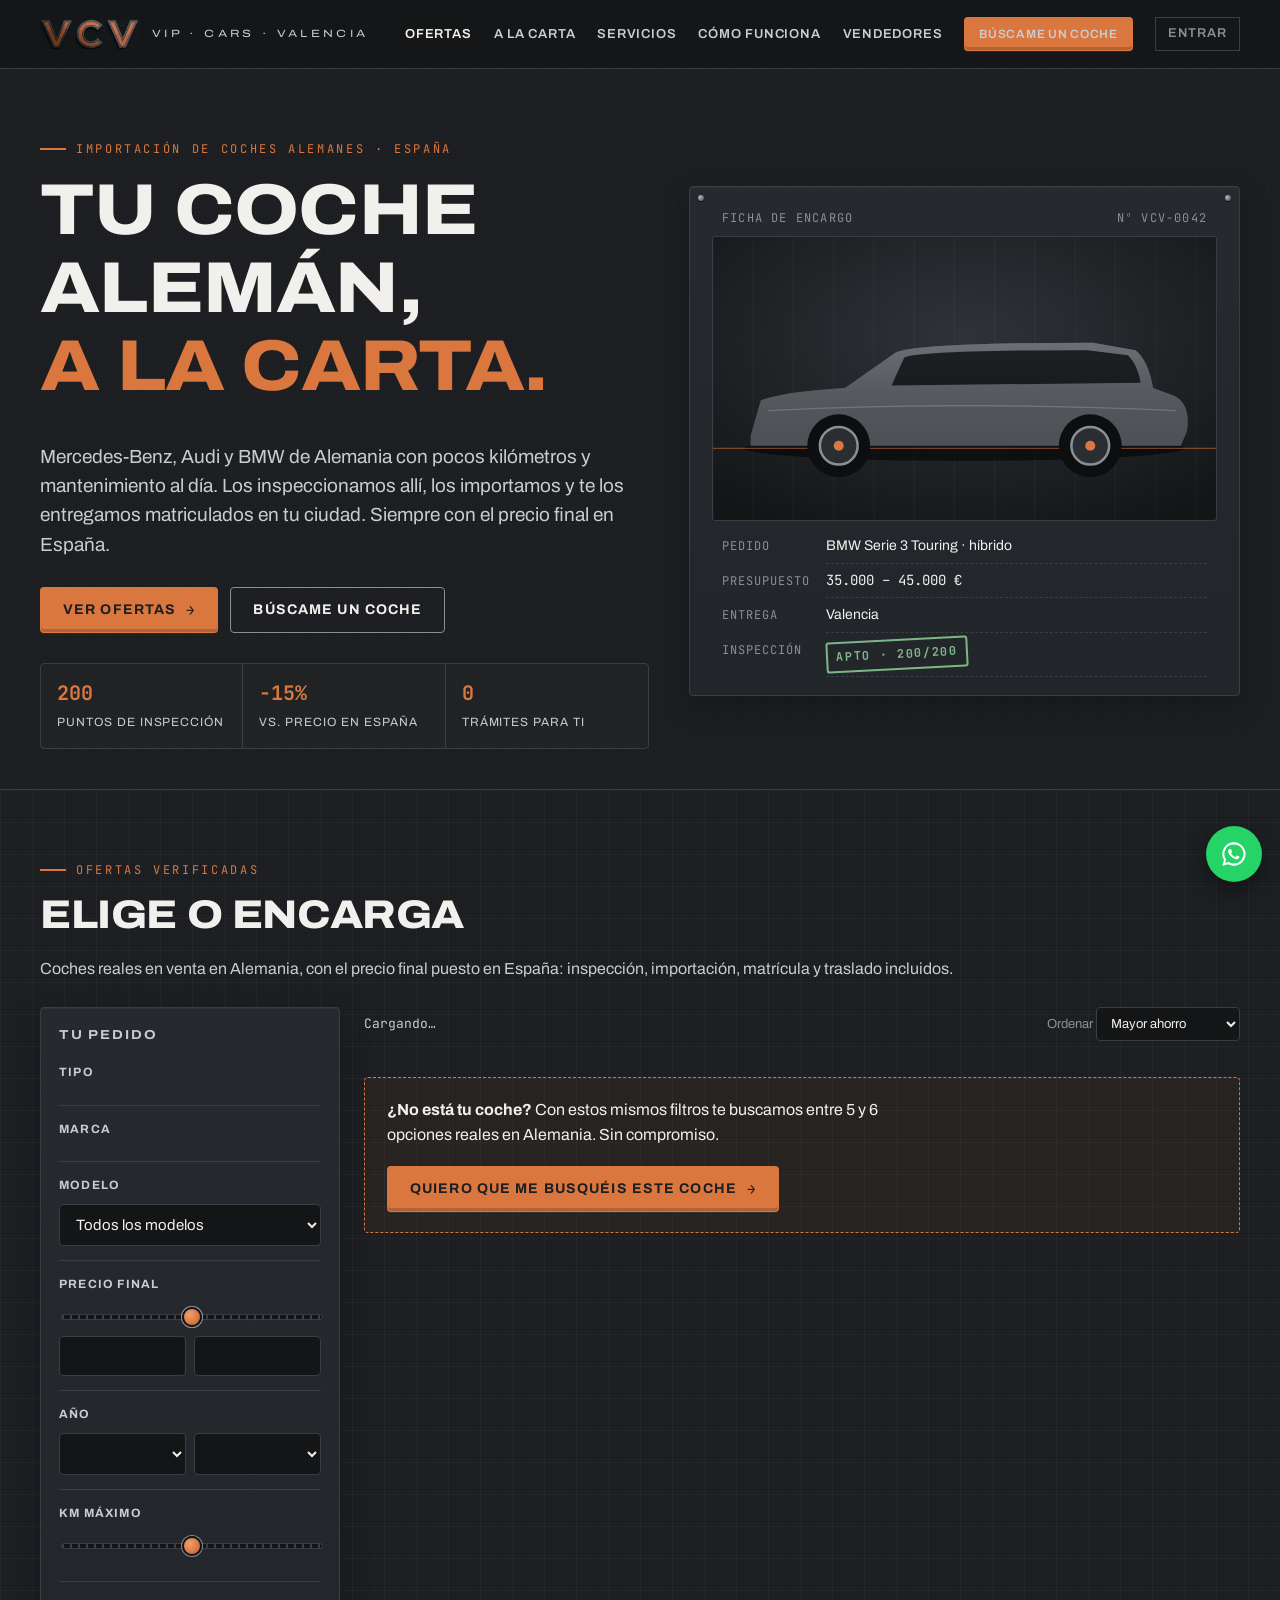
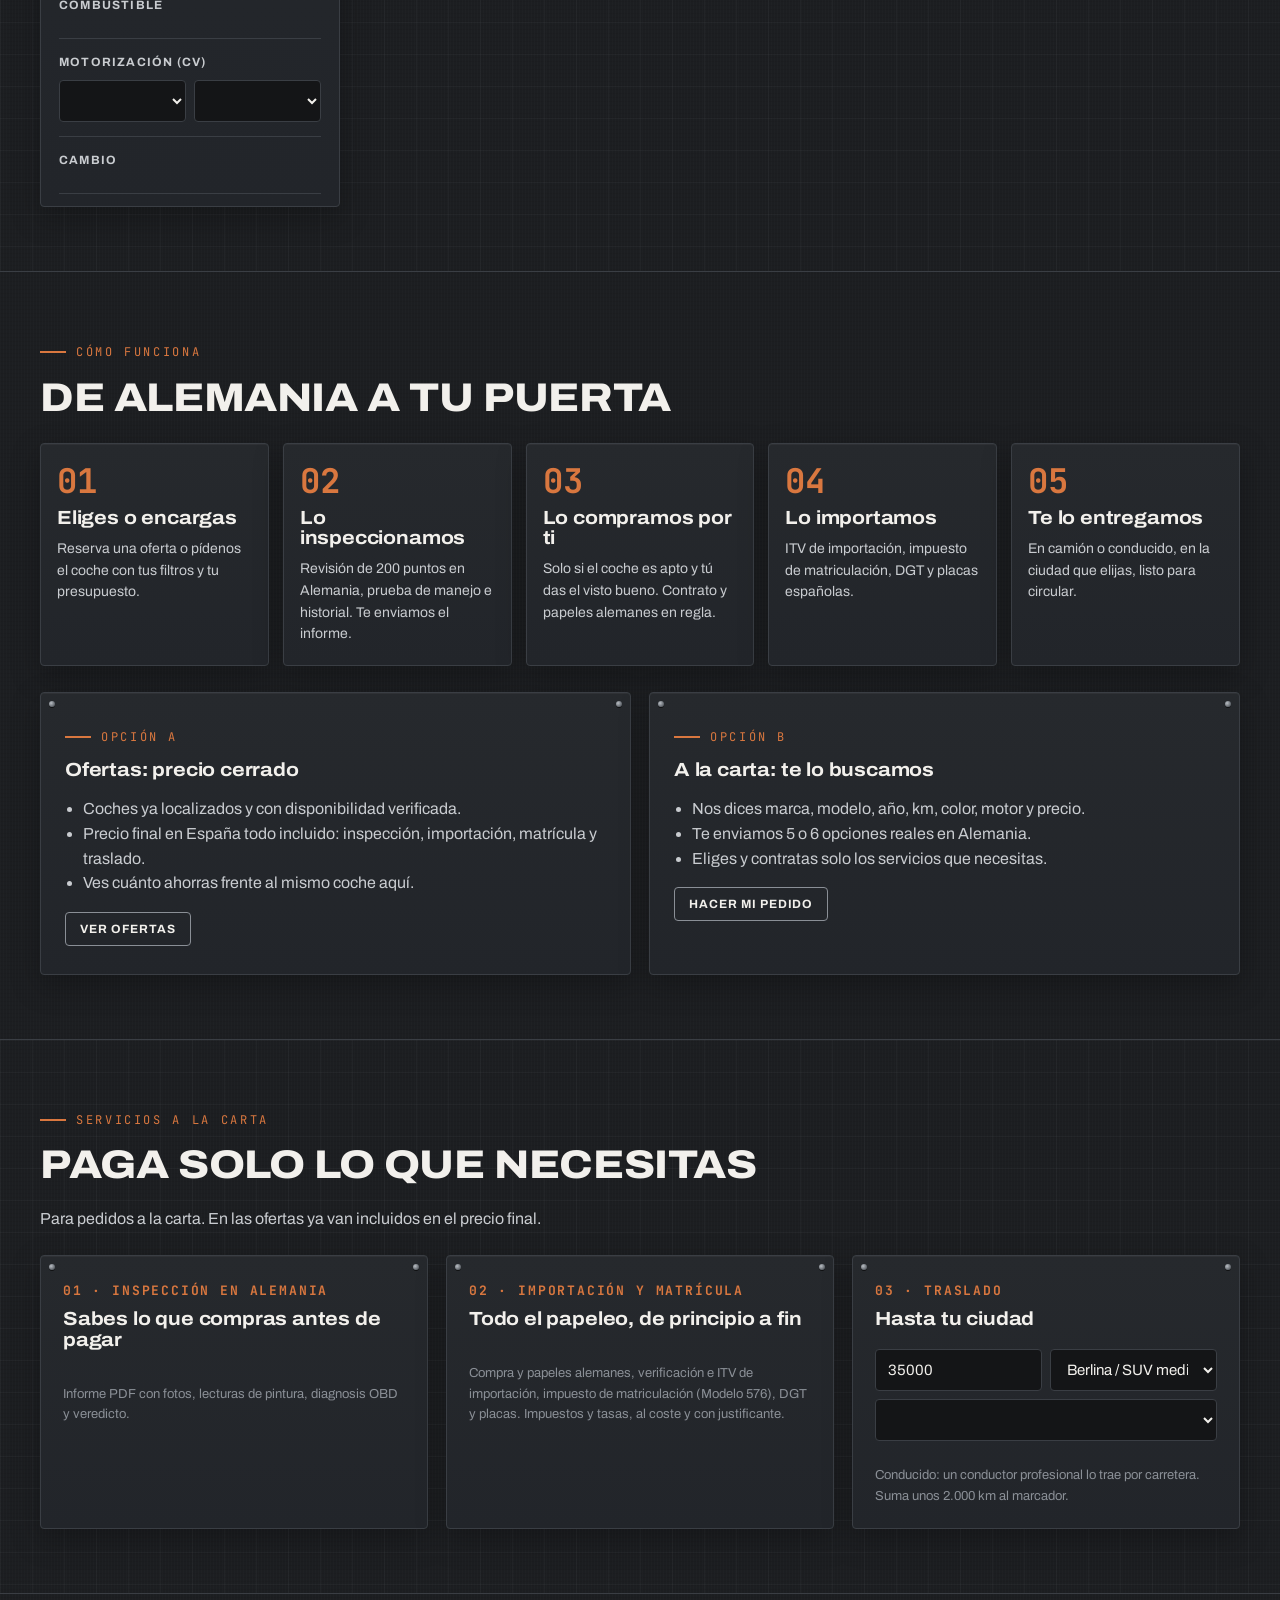
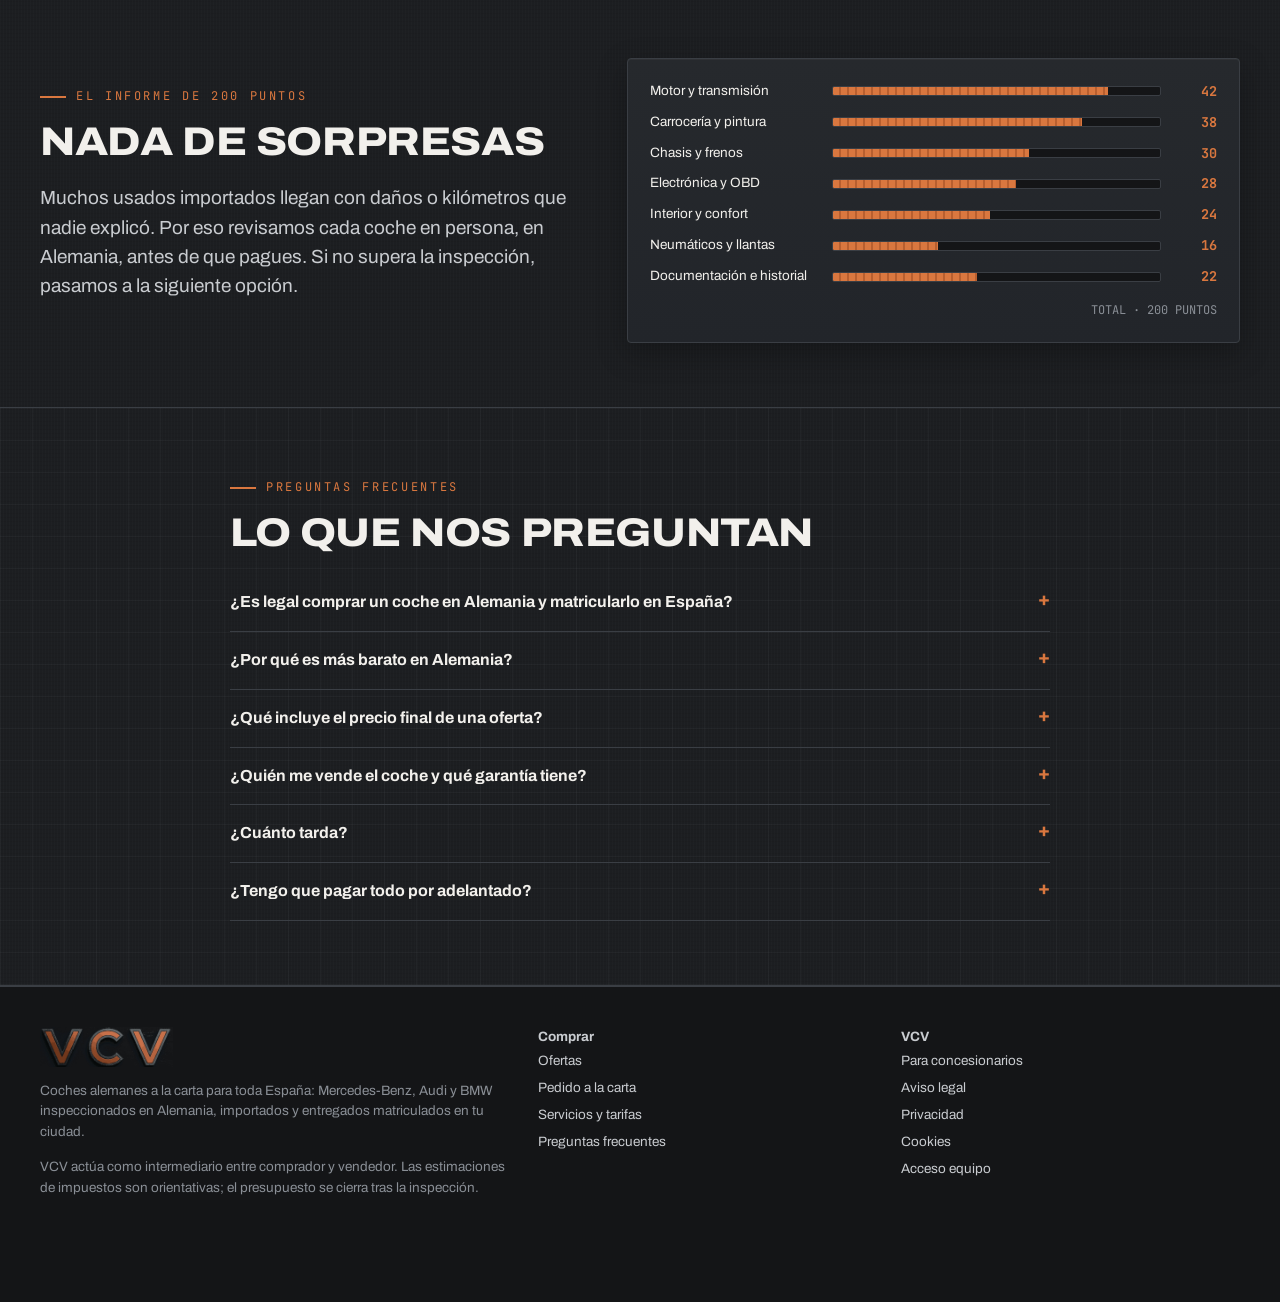
==== index.html @ 90ddebd8 "Add files via upload" ====
<!doctype html>
<html lang="es">
<head>
<meta charset="utf-8">
<meta name="viewport" content="width=device-width, initial-scale=1">
<title>VCV · Vip Cars Valencia — Coches alemanes a la carta</title>
<meta name="description" content="Mercedes-Benz, Audi y BMW de Alemania, inspeccionados en 200 puntos, importados y entregados matriculados en tu ciudad. Precio final en España y ahorro a la vista.">
<meta property="og:title" content="VCV · Coches alemanes a la carta">
<meta property="og:description" content="Ofertas reales de Alemania con precio final en España, o te buscamos el coche que quieres.">
<meta name="theme-color" content="#1C1E21">
<link rel="icon" href="favicon.svg" type="image/svg+xml">
<link rel="manifest" href="manifest.webmanifest">
<link rel="preconnect" href="https://fonts.googleapis.com"><link rel="preconnect" href="https://fonts.gstatic.com" crossorigin>
<link href="https://fonts.googleapis.com/css2?family=Archivo:wdth,wght@100..125,400..800&family=JetBrains+Mono:wght@400;600;700&display=swap" rel="stylesheet">
<link rel="stylesheet" href="styles.css">
</head>
<body>
<main>
  <section class="hero">
    <div class="wrap hero-grid">
      <div>
        <div class="eyebrow">Importación de coches alemanes · España</div>
        <h1>Tu coche alemán,<br><span class="copper">a la carta.</span></h1>
        <p class="lead">Mercedes-Benz, Audi y BMW de Alemania con pocos kilómetros y mantenimiento al día. Los inspeccionamos allí, los importamos y te los entregamos matriculados en tu ciudad. Siempre con el precio final en España.</p>
        <div class="hero-ctas">
          <a class="btn" href="#ofertas">Ver ofertas <span class="arrow">→</span></a>
          <a class="btn ghost" href="pedido.html">Búscame un coche</a>
        </div>
        <div class="specs-strip">
          <div><b>200</b><span>puntos de inspección</span></div>
          <div><b id="hero-save">−15%</b><span>vs. precio en España</span></div>
          <div><b>0</b><span>trámites para ti</span></div>
        </div>
      </div>
      <div class="plate rivets order-sheet" aria-label="Ejemplo de ficha de encargo">
        <div class="sheet-head"><span>FICHA DE ENCARGO</span><span>Nº VCV-0042</span></div>
        <div id="hero-art" style="border:1px solid var(--line);border-radius:3px;overflow:hidden"></div>
        <dl>
          <dt>Pedido</dt><dd>BMW Serie 3 Touring · híbrido</dd>
          <dt>Presupuesto</dt><dd class="mono">35.000 – 45.000 €</dd>
          <dt>Entrega</dt><dd>Valencia</dd>
          <dt>Inspección</dt><dd><span class="stamp ok">Apto · 200/200</span></dd>
        </dl>
      </div>
    </div>
  </section>

  <section id="ofertas" class="blueprint">
    <div class="wrap">
      <div class="section-head">
        <div>
          <div class="eyebrow">Ofertas verificadas</div>
          <h2>Elige o encarga</h2>
          <p class="muted">Coches reales en venta en Alemania, con el precio final puesto en España: inspección, importación, matrícula y traslado incluidos.</p>
        </div>
        <button class="btn ghost small mobile-filter-btn" id="open-filters">Filtros</button>
      </div>
      <div class="finder">
        <aside class="filters plate" id="filters" aria-label="Filtros">
          <h3>Tu pedido <button class="btn ghost small close-filters" id="close-filters">Cerrar</button></h3>
          <div class="fgroup"><div class="flabel">Tipo</div><div class="chips" data-key="body_types"></div></div>
          <div class="fgroup"><div class="flabel">Marca</div><div class="chips" data-key="makes"></div></div>
          <div class="fgroup"><div class="flabel"><label for="f-model">Modelo</label></div><select id="f-model"><option value="">Todos los modelos</option></select></div>
          <div class="fgroup">
            <div class="flabel">Precio final <output id="o-price"></output></div>
            <div class="dual"><input type="range" id="f-pmin" min="10000" max="150000" step="1000" aria-label="Precio mínimo"><input type="range" id="f-pmax" min="10000" max="150000" step="1000" aria-label="Precio máximo"></div>
            <div class="row2" style="margin-top:8px"><input type="number" id="n-pmin" inputmode="numeric" aria-label="Precio mínimo en euros" step="500"><input type="number" id="n-pmax" inputmode="numeric" aria-label="Precio máximo en euros" step="500"></div>
          </div>
          <div class="fgroup"><div class="flabel">Año</div>
            <div class="row2"><select id="f-ymin" aria-label="Año desde"></select><select id="f-ymax" aria-label="Año hasta"></select></div></div>
          <div class="fgroup"><div class="flabel">Km máximo <output id="o-km"></output></div><input type="range" id="f-km" min="10000" max="200000" step="5000" aria-label="Kilómetros máximos"></div>
          <div class="fgroup"><div class="flabel">Combustible</div><div class="chips" data-key="fuels"></div></div>
          <div class="fgroup"><div class="flabel">Motorización (CV)</div>
            <div class="row2"><select id="f-cvmin" aria-label="Potencia mínima"></select><select id="f-cvmax" aria-label="Potencia máxima"></select></div></div>
          <div class="fgroup"><div class="flabel">Cambio</div><div class="chips" data-key="gearboxes"></div></div>
          <div class="fgroup"><div class="flabel">Color</div><div class="swatches" data-key="colors"></div></div>
          <div class="fgroup"><button class="btn ghost small block" id="reset">Limpiar filtros</button></div>
          <div class="filters-apply"><button class="btn block" id="apply-filters">Ver resultados</button></div>
        </aside>
        <div>
          <div class="results-bar">
            <span class="count" id="count">Cargando…</span>
            <label class="dim" style="font-size:13px">Ordenar
              <select id="sort">
                <option value="savings">Mayor ahorro</option>
                <option value="price_asc">Precio más bajo</option>
                <option value="price_desc">Precio más alto</option>
                <option value="km">Menos kilómetros</option>
                <option value="year">Más nuevos</option>
              </select></label>
          </div>
          <div class="grid" id="results" aria-live="polite"></div>
          <div class="cta-bar">
            <p><b>¿No está tu coche?</b> Con estos mismos filtros te buscamos entre 5 y 6 opciones reales en Alemania. Sin compromiso.</p>
            <a class="btn" id="to-order" href="pedido.html">Quiero que me busquéis este coche <span class="arrow">→</span></a>
          </div>
        </div>
      </div>
    </div>
  </section>

  <section id="como-funciona">
    <div class="wrap">
      <div class="eyebrow">Cómo funciona</div>
      <h2>De Alemania a tu puerta</h2>
      <div class="steps" style="margin-top:24px">
        <div class="step plate"><div class="n">01</div><h3>Eliges o encargas</h3><p>Reserva una oferta o pídenos el coche con tus filtros y tu presupuesto.</p></div>
        <div class="step plate"><div class="n">02</div><h3>Lo inspeccionamos</h3><p>Revisión de 200 puntos en Alemania, prueba de manejo e historial. Te enviamos el informe.</p></div>
        <div class="step plate"><div class="n">03</div><h3>Lo compramos por ti</h3><p>Solo si el coche es apto y tú das el visto bueno. Contrato y papeles alemanes en regla.</p></div>
        <div class="step plate"><div class="n">04</div><h3>Lo importamos</h3><p>ITV de importación, impuesto de matriculación, DGT y placas españolas.</p></div>
        <div class="step plate"><div class="n">05</div><h3>Te lo entregamos</h3><p>En camión o conducido, en la ciudad que elijas, listo para circular.</p></div>
      </div>
      <div class="paths" style="margin-top:26px">
        <div class="path plate rivets">
          <div class="eyebrow">Opción A</div><h3>Ofertas: precio cerrado</h3>
          <ul><li>Coches ya localizados y con disponibilidad verificada.</li><li>Precio final en España todo incluido: inspección, importación, matrícula y traslado.</li><li>Ves cuánto ahorras frente al mismo coche aquí.</li></ul>
          <a class="btn ghost small" href="#ofertas">Ver ofertas</a>
        </div>
        <div class="path plate rivets">
          <div class="eyebrow">Opción B</div><h3>A la carta: te lo buscamos</h3>
          <ul><li>Nos dices marca, modelo, año, km, color, motor y precio.</li><li>Te enviamos 5 o 6 opciones reales en Alemania.</li><li>Eliges y contratas solo los servicios que necesitas.</li></ul>
          <a class="btn ghost small" href="pedido.html">Hacer mi pedido</a>
        </div>
      </div>
    </div>
  </section>

  <section id="servicios" class="blueprint">
    <div class="wrap">
      <div class="eyebrow">Servicios a la carta</div>
      <h2>Paga solo lo que necesitas</h2>
      <p class="muted">Para pedidos a la carta. En las ofertas ya van incluidos en el precio final.</p>
      <div class="services" style="margin-top:24px">
        <div class="service plate rivets">
          <div class="num">01 · INSPECCIÓN EN ALEMANIA</div>
          <h3>Sabes lo que compras antes de pagar</h3>
          <ul class="pricelist" id="sv-insp"></ul>
          <p class="dim" style="font-size:13px;margin:0">Informe PDF con fotos, lecturas de pintura, diagnosis OBD y veredicto.</p>
        </div>
        <div class="service plate rivets">
          <div class="num">02 · IMPORTACIÓN Y MATRÍCULA</div>
          <h3>Todo el papeleo, de principio a fin</h3>
          <ul class="pricelist" id="sv-gest"></ul>
          <p class="dim" style="font-size:13px;margin:0">Compra y papeles alemanes, verificación e ITV de importación, impuesto de matriculación (Modelo 576), DGT y placas. Impuestos y tasas, al coste y con justificante.</p>
        </div>
        <div class="service plate rivets">
          <div class="num">03 · TRASLADO</div>
          <h3>Hasta tu ciudad</h3>
          <div class="form" style="gap:8px">
            <div class="row2">
              <input type="number" id="tq-price" value="35000" step="1000" aria-label="Precio del coche en euros">
              <select id="tq-size" aria-label="Tamaño del coche"><option value="compacto">Compacto</option><option value="medio" selected>Berlina / SUV medio</option><option value="grande">SUV grande</option></select>
            </div>
            <select id="tq-city" aria-label="Ciudad de entrega"></select>
          </div>
          <ul class="pricelist" id="sv-tras"></ul>
          <p class="dim" style="font-size:13px;margin:0">Conducido: un conductor profesional lo trae por carretera. Suma unos 2.000 km al marcador.</p>
        </div>
      </div>
    </div>
  </section>

  <section id="informe">
    <div class="wrap report">
      <div>
        <div class="eyebrow">El informe de 200 puntos</div>
        <h2>Nada de sorpresas</h2>
        <p class="lead">Muchos usados importados llegan con daños o kilómetros que nadie explicó. Por eso revisamos cada coche en persona, en Alemania, antes de que pagues. Si no supera la inspección, pasamos a la siguiente opción.</p>
      </div>
      <div class="plate" style="padding:22px">
        <div class="bars">
          <div class="bar"><span>Motor y transmisión</span><div class="track"><div class="fill" style="width:84%"></div></div><b>42</b></div>
          <div class="bar"><span>Carrocería y pintura</span><div class="track"><div class="fill" style="width:76%"></div></div><b>38</b></div>
          <div class="bar"><span>Chasis y frenos</span><div class="track"><div class="fill" style="width:60%"></div></div><b>30</b></div>
          <div class="bar"><span>Electrónica y OBD</span><div class="track"><div class="fill" style="width:56%"></div></div><b>28</b></div>
          <div class="bar"><span>Interior y confort</span><div class="track"><div class="fill" style="width:48%"></div></div><b>24</b></div>
          <div class="bar"><span>Neumáticos y llantas</span><div class="track"><div class="fill" style="width:32%"></div></div><b>16</b></div>
          <div class="bar"><span>Documentación e historial</span><div class="track"><div class="fill" style="width:44%"></div></div><b>22</b></div>
        </div>
        <p class="dim mono" style="font-size:12px;margin:14px 0 0;text-align:right">TOTAL · 200 PUNTOS</p>
      </div>
    </div>
  </section>

  <section id="faq" class="blueprint">
    <div class="wrap" style="max-width:860px">
      <div class="eyebrow">Preguntas frecuentes</div>
      <h2>Lo que nos preguntan</h2>
      <details><summary>¿Es legal comprar un coche en Alemania y matricularlo en España?</summary><p>Sí. Es una compra dentro de la Unión Europea: no hay aduana ni aranceles. Hay que pasar la ITV de importación, pagar el impuesto de matriculación y tramitar la matrícula en la DGT. De eso nos encargamos nosotros.</p></details>
      <details><summary>¿Por qué es más barato en Alemania?</summary><p>Alemania tiene el mayor mercado de coches de ocasión de Europa y mucha rotación de coches de empresa, leasing y renting con pocos años y mantenimiento en concesionario oficial.</p></details>
      <details><summary>¿Qué incluye el precio final de una oferta?</summary><p>El precio del vendedor, nuestro honorario, la inspección, la gestión de importación y matrícula, el traslado en camión y la estimación del impuesto de matriculación. El impuesto exacto lo fija Hacienda con sus tablas; te damos el presupuesto cerrado tras la inspección.</p></details>
      <details><summary>¿Quién me vende el coche y qué garantía tiene?</summary><p>El vendedor es el concesionario o particular alemán; VCV actúa como intermediario y gestor. Priorizamos concesionarios, que en Alemania deben dar garantía legal. Te informamos de la garantía de cada coche antes de comprar.</p></details>
      <details><summary>¿Cuánto tarda?</summary><p>Lo habitual son entre 3 y 6 semanas desde la reserva hasta la entrega, según la inspección, el transporte y las citas de ITV y DGT.</p></details>
      <details><summary>¿Tengo que pagar todo por adelantado?</summary><p>No. Reservas con una señal; el coche solo se paga cuando ha superado la inspección y tú das el visto bueno.</p></details>
    </div>
  </section>
</main>
<script type="module" src="home.js"></script>
</body>
</html>
---- styles.css ----
/* VCV · Vip Cars Valencia — sistema visual industrial (pizarra, cobre, acero) */
:root {
  --slate-0: #141517;
  --slate-1: #1C1E21;
  --slate-2: #26292D;
  --slate-3: #31353A;
  --line: #3A3E44;
  --steel: #8A8F96;
  --steel-2: #C9CCD0;
  --ink: #F2F0EC;
  --copper: #D9773F;
  --copper-2: #E8894F;
  --copper-ink: #1C1E21;
  --ok: #7FB685;
  --warn: #E0B24F;
  --bad: #D9654F;
  --r: 4px;
  --display: 'Archivo', 'Arial Narrow', system-ui, sans-serif;
  --body: 'Archivo', system-ui, -apple-system, 'Segoe UI', Roboto, sans-serif;
  --mono: 'JetBrains Mono', ui-monospace, 'SF Mono', Menlo, Consolas, monospace;
  --maxw: 1240px;
  color-scheme: dark;
}
* { box-sizing: border-box; }
html { scroll-behavior: smooth; }
body {
  margin: 0; color: var(--ink); font-family: var(--body); font-size: 16px; line-height: 1.55;
  background-color: var(--slate-1);
  background-image:
    radial-gradient(1200px 600px at 80% -10%, rgba(217,119,63,.08), transparent 60%),
    repeating-linear-gradient(90deg, rgba(255,255,255,.012) 0 1px, transparent 1px 3px),
    repeating-linear-gradient(0deg, rgba(0,0,0,.05) 0 1px, transparent 1px 4px);
  -webkit-font-smoothing: antialiased;
}
img, svg { max-width: 100%; display: block; }
a { color: var(--copper); text-decoration: none; }
a:hover { color: var(--copper-2); }
:focus-visible { outline: 2px solid var(--copper); outline-offset: 2px; }
.wrap { max-width: var(--maxw); margin: 0 auto; padding: 0 20px; }
.mono { font-family: var(--mono); font-feature-settings: 'tnum'; }
.muted { color: var(--steel-2); }
.dim { color: var(--steel); }
.sr { position: absolute; width: 1px; height: 1px; overflow: hidden; clip: rect(0 0 0 0); white-space: nowrap; }

/* Tipografía */
h1, h2, h3 { font-family: var(--display); font-stretch: 112%; line-height: 1.08; margin: 0 0 .5em; letter-spacing: -.01em; }
h1 { font-size: clamp(36px, 6vw, 72px); font-weight: 800; text-transform: uppercase; }
h2 { font-size: clamp(26px, 3.4vw, 40px); font-weight: 800; text-transform: uppercase; }
h3 { font-size: 19px; font-weight: 700; }
.eyebrow {
  font-family: var(--mono); font-size: 12px; letter-spacing: .22em; text-transform: uppercase; color: var(--copper);
  display: inline-flex; align-items: center; gap: 10px; margin-bottom: 14px;
}
.eyebrow::before { content: ''; width: 26px; height: 2px; background: var(--copper); }
.lead { font-size: clamp(16px, 1.6vw, 19px); color: var(--steel-2); max-width: 60ch; }

/* Botones */
.btn {
  display: inline-flex; align-items: center; justify-content: center; gap: 10px; cursor: pointer;
  font: 700 14px/1 var(--body); letter-spacing: .08em; text-transform: uppercase;
  padding: 15px 22px; border-radius: var(--r); border: 1px solid transparent; transition: .15s;
  background: var(--copper); color: var(--copper-ink);
  box-shadow: inset 0 -3px 0 rgba(0,0,0,.18), 0 1px 0 rgba(255,255,255,.06);
}
.btn:hover { background: var(--copper-2); color: var(--copper-ink); }
.btn:disabled { opacity: .5; cursor: not-allowed; }
.btn.ghost { background: transparent; color: var(--ink); border-color: var(--steel); box-shadow: none; }
.btn.ghost:hover { border-color: var(--copper); color: var(--copper); }
.btn.small { padding: 10px 14px; font-size: 12px; }
.btn.block { width: 100%; }
.btn .arrow { font-family: var(--mono); }

/* Placa metálica (tarjeta base) con remaches */
.plate {
  position: relative; background: linear-gradient(180deg, var(--slate-2), #22252a);
  border: 1px solid var(--line); border-radius: var(--r);
  box-shadow: inset 0 1px 0 rgba(255,255,255,.04), 0 10px 30px rgba(0,0,0,.25);
}
.plate.rivets::before, .plate.rivets::after {
  content: ''; position: absolute; top: 8px; width: 6px; height: 6px; border-radius: 50%;
  background: radial-gradient(circle at 35% 35%, #b9bec4, #5d6268 70%); box-shadow: 0 1px 0 rgba(0,0,0,.6);
}
.plate.rivets::before { left: 8px; }
.plate.rivets::after { right: 8px; }

/* Cabecera */
.site-header {
  position: sticky; top: 0; z-index: 50; backdrop-filter: blur(8px);
  background: rgba(20,21,23,.86); border-bottom: 1px solid var(--line);
}
.site-header .wrap { display: flex; align-items: center; gap: 24px; height: 68px; }
.brand { display: flex; align-items: center; gap: 12px; color: var(--ink); }
.brand img { height: 30px; width: auto; }
.brand small { font-family: var(--display); font-stretch: 125%; font-size: 10.5px; letter-spacing: .32em; color: var(--steel-2); white-space: nowrap; }
.nav { display: flex; gap: 22px; margin-left: auto; align-items: center; }
.nav a { color: var(--steel-2); font-size: 13px; font-weight: 600; letter-spacing: .06em; text-transform: uppercase; }
.nav a:hover, .nav a.active { color: var(--ink); }
.menu-btn { display: none; margin-left: auto; background: none; border: 1px solid var(--line); color: var(--ink); border-radius: var(--r); padding: 8px 10px; font: 600 12px var(--mono); }
@media (max-width: 920px) {
  .brand small { display: none; }
  .menu-btn { display: block; }
  .nav { display: none; position: absolute; top: 68px; left: 0; right: 0; flex-direction: column; align-items: stretch; gap: 0;
         background: var(--slate-0); border-bottom: 1px solid var(--line); padding: 8px 20px 18px; }
  .nav.open { display: flex; }
  .nav a { padding: 12px 0; border-bottom: 1px solid var(--line); }
  .nav .btn { margin-top: 12px; }
}

/* Hero */
.hero { padding: 64px 0 40px; position: relative; overflow: hidden; }
.hero-grid { display: grid; grid-template-columns: 1.05fr .95fr; gap: 40px; align-items: center; }
.hero h1 .copper { color: var(--copper); }
.hero-ctas { display: flex; gap: 12px; flex-wrap: wrap; margin: 28px 0 30px; }
.specs-strip { display: grid; grid-template-columns: repeat(3, 1fr); border: 1px solid var(--line); border-radius: var(--r); overflow: hidden; }
.specs-strip div { padding: 14px 16px; border-right: 1px solid var(--line); background: rgba(255,255,255,.015); }
.specs-strip div:last-child { border-right: 0; }
.specs-strip b { display: block; font-family: var(--mono); font-size: 20px; color: var(--copper); }
.specs-strip span { font-size: 12px; color: var(--steel-2); text-transform: uppercase; letter-spacing: .08em; }
.order-sheet { padding: 22px 22px 18px; }
.order-sheet .sheet-head { display: flex; justify-content: space-between; align-items: center; font-family: var(--mono); font-size: 12px; color: var(--steel); letter-spacing: .1em; margin-bottom: 8px; padding: 0 10px; }
.stamp {
  font-family: var(--mono); font-weight: 700; font-size: 12px; letter-spacing: .14em; text-transform: uppercase;
  color: var(--copper); border: 2px solid var(--copper); padding: 4px 8px; border-radius: 3px; transform: rotate(-3deg); display: inline-block;
}
.stamp.ok { color: var(--ok); border-color: var(--ok); }
.order-sheet dl { display: grid; grid-template-columns: auto 1fr; gap: 6px 16px; margin: 14px 10px 0; font-size: 14px; }
.order-sheet dt { color: var(--steel); font-family: var(--mono); font-size: 12px; text-transform: uppercase; letter-spacing: .08em; padding-top: 2px; }
.order-sheet dd { margin: 0; border-bottom: 1px dashed var(--line); padding-bottom: 6px; }
@media (max-width: 920px) { .hero-grid { grid-template-columns: 1fr; } .hero { padding-top: 36px; } }

/* Secciones */
section { padding: 64px 0; }
.section-head { display: flex; justify-content: space-between; align-items: end; gap: 20px; margin-bottom: 26px; flex-wrap: wrap; }
.section-head p { margin: 0; }
.blueprint {
  background-image:
    linear-gradient(rgba(138,143,150,.06) 1px, transparent 1px),
    linear-gradient(90deg, rgba(138,143,150,.06) 1px, transparent 1px);
  background-size: 32px 32px;
  border-top: 1px solid var(--line); border-bottom: 1px solid var(--line);
}

/* Buscador */
.finder { display: grid; grid-template-columns: 300px 1fr; gap: 24px; align-items: start; }
.filters { padding: 20px 18px; position: sticky; top: 84px; max-height: calc(100vh - 100px); overflow: auto; }
.filters h3 { font-size: 13px; letter-spacing: .14em; text-transform: uppercase; color: var(--steel-2); display: flex; justify-content: space-between; align-items: center; }
.fgroup { padding: 14px 0; border-top: 1px solid var(--line); }
.fgroup:first-of-type { border-top: 0; }
.flabel { display: flex; justify-content: space-between; font-size: 12px; font-weight: 700; letter-spacing: .1em; text-transform: uppercase; color: var(--steel-2); margin-bottom: 9px; }
.flabel output { font-family: var(--mono); color: var(--copper); font-weight: 600; letter-spacing: 0; text-transform: none; }
.chips { display: flex; flex-wrap: wrap; gap: 6px; }
.chip {
  font: 600 12.5px var(--body); color: var(--steel-2); background: var(--slate-1); border: 1px solid var(--line);
  padding: 7px 10px; border-radius: 3px; cursor: pointer; transition: .12s;
}
.chip:hover { border-color: var(--steel); color: var(--ink); }
.chip[aria-pressed="true"] { background: rgba(217,119,63,.14); border-color: var(--copper); color: var(--ink); }
.swatches { display: flex; flex-wrap: wrap; gap: 8px; }
.swatch { width: 28px; height: 28px; border-radius: 50%; border: 2px solid var(--line); cursor: pointer; position: relative; }
.swatch[aria-pressed="true"] { border-color: var(--copper); box-shadow: 0 0 0 3px rgba(217,119,63,.25); }
select, input[type=text], input[type=email], input[type=tel], input[type=number], input[type=password], input[type=url], textarea {
  width: 100%; background: var(--slate-0); color: var(--ink); border: 1px solid var(--line); border-radius: var(--r);
  padding: 11px 12px; font: 15px var(--body);
}
select:focus, input:focus, textarea:focus { border-color: var(--copper); outline: none; }
textarea { min-height: 96px; resize: vertical; }
.row2 { display: grid; grid-template-columns: 1fr 1fr; gap: 8px; }

/* Deslizador tipo dial */
input[type=range] { -webkit-appearance: none; appearance: none; width: 100%; background: transparent; height: 26px; }
input[type=range]::-webkit-slider-runnable-track { height: 6px; border-radius: 3px; background: repeating-linear-gradient(90deg, var(--line) 0 2px, var(--slate-0) 2px 8px); border: 1px solid var(--line); }
input[type=range]::-moz-range-track { height: 6px; border-radius: 3px; background: var(--slate-0); border: 1px solid var(--line); }
input[type=range]::-webkit-slider-thumb { -webkit-appearance: none; margin-top: -8px; width: 20px; height: 20px; border-radius: 50%; background: radial-gradient(circle at 35% 35%, #f0a070, var(--copper) 60%, #a5552a); border: 2px solid var(--slate-0); box-shadow: 0 0 0 1px var(--steel); cursor: grab; }
input[type=range]::-moz-range-thumb { width: 18px; height: 18px; border-radius: 50%; background: var(--copper); border: 2px solid var(--slate-0); cursor: grab; }
.dual { position: relative; height: 26px; }
.dual input[type=range] { position: absolute; inset: 0; pointer-events: none; }
.dual input[type=range]::-webkit-slider-thumb { pointer-events: all; }
.dual input[type=range]::-moz-range-thumb { pointer-events: all; }
.dual input[type=range]:nth-child(2)::-webkit-slider-runnable-track { background: transparent; border-color: transparent; }

.results-bar { display: flex; justify-content: space-between; align-items: center; gap: 12px; margin-bottom: 14px; flex-wrap: wrap; }
.results-bar .count { font-family: var(--mono); font-size: 13px; color: var(--steel-2); }
.results-bar select { width: auto; padding: 8px 10px; font-size: 13px; }
.grid { display: grid; grid-template-columns: repeat(auto-fill, minmax(280px, 1fr)); gap: 18px; }
.mobile-filter-btn { display: none; }
@media (max-width: 920px) {
  .finder { grid-template-columns: 1fr; }
  .filters { position: fixed; inset: 0 0 0 0; z-index: 80; max-height: none; top: 0; border-radius: 0; display: none; padding-bottom: 90px; }
  .filters.open { display: block; }
  .filters .close-filters { display: inline-flex; }
  .mobile-filter-btn { display: inline-flex; }
  .filters-apply { position: fixed; left: 0; right: 0; bottom: 0; padding: 12px 18px; background: var(--slate-0); border-top: 1px solid var(--line); }
}
.close-filters { display: none; }
@media (min-width: 921px) { .filters-apply { display: none; } }

/* Tarjeta de coche = hoja de inspección */
.car {
  display: flex; flex-direction: column; overflow: hidden; transition: transform .15s, border-color .15s; color: var(--ink);
}
.car:hover { transform: translateY(-2px); border-color: var(--steel); color: var(--ink); }
.car .art { aspect-ratio: 16 / 9; background: var(--slate-0); border-bottom: 1px solid var(--line); position: relative; }
.car .art svg, .car .art img { width: 100%; height: 100%; object-fit: cover; }
.car .tag { position: absolute; top: 10px; left: 10px; }
.car .fresh { position: absolute; top: 10px; right: 10px; font: 600 10.5px var(--mono); letter-spacing: .08em; text-transform: uppercase; background: rgba(20,21,23,.8); border: 1px solid var(--line); color: var(--ok); padding: 4px 7px; border-radius: 3px; }
.car .body { padding: 14px 16px 16px; display: flex; flex-direction: column; gap: 8px; flex: 1; }
.car .make { font: 700 11px var(--mono); letter-spacing: .16em; text-transform: uppercase; color: var(--steel); }
.car h3 { margin: 0; font-size: 18px; text-transform: none; }
.car .version { font-size: 13px; color: var(--steel-2); margin-top: -4px; }
.specline { display: flex; flex-wrap: wrap; gap: 4px 12px; font: 12.5px var(--mono); color: var(--steel-2); border-top: 1px dashed var(--line); border-bottom: 1px dashed var(--line); padding: 8px 0; }
.price-block { display: flex; justify-content: space-between; align-items: end; margin-top: auto; padding-top: 6px; }
.price-block .lbl { font-size: 10.5px; letter-spacing: .12em; text-transform: uppercase; color: var(--steel); }
.price-block .total { font: 700 24px var(--mono); color: var(--copper); line-height: 1.1; }
.price-block .es { font: 12px var(--mono); color: var(--steel); text-decoration: line-through; }
.save { font: 700 12px var(--mono); color: var(--copper-ink); background: var(--ok); padding: 5px 8px; border-radius: 3px; white-space: nowrap; }
.alt-badge { font: 600 10.5px var(--mono); letter-spacing: .1em; text-transform: uppercase; color: var(--warn); border: 1px solid var(--warn); padding: 3px 6px; border-radius: 3px; background: rgba(20,21,23,.8); }
.demo-badge { font: 600 10.5px var(--mono); letter-spacing: .1em; color: var(--steel-2); border: 1px solid var(--steel); padding: 3px 6px; border-radius: 3px; background: rgba(20,21,23,.8); }

.cta-bar { margin-top: 22px; padding: 20px 22px; display: flex; gap: 18px; align-items: center; justify-content: space-between; flex-wrap: wrap;
  border: 1px dashed var(--copper); background: rgba(217,119,63,.06); border-radius: var(--r); }
.cta-bar p { margin: 0; max-width: 62ch; }

/* Pasos */
.steps { display: grid; grid-template-columns: repeat(5, 1fr); gap: 14px; counter-reset: step; }
.step { padding: 20px 16px; }
.step .n { font: 700 34px var(--mono); color: var(--copper); line-height: 1; margin-bottom: 10px; }
.step p { font-size: 14px; color: var(--steel-2); margin: 0; }
@media (max-width: 920px) { .steps { grid-template-columns: 1fr 1fr; } }
@media (max-width: 560px) { .steps { grid-template-columns: 1fr; } }

/* Dos caminos */
.paths { display: grid; grid-template-columns: 1fr 1fr; gap: 18px; }
.path { padding: 28px 24px; }
.path ul { padding-left: 18px; color: var(--steel-2); }
@media (max-width: 780px) { .paths { grid-template-columns: 1fr; } }

/* Servicios */
.services { display: grid; grid-template-columns: repeat(3, 1fr); gap: 18px; }
.service { padding: 26px 22px 22px; display: flex; flex-direction: column; gap: 10px; }
.service .num { font: 700 13px var(--mono); color: var(--copper); letter-spacing: .14em; }
.pricelist { list-style: none; padding: 0; margin: 4px 0 0; }
.pricelist li { display: flex; justify-content: space-between; gap: 12px; padding: 9px 0; border-bottom: 1px dashed var(--line); font-size: 14px; }
.pricelist li b { font-family: var(--mono); color: var(--copper); white-space: nowrap; }
@media (max-width: 920px) { .services { grid-template-columns: 1fr; } }

/* Informe 200 puntos */
.report { display: grid; grid-template-columns: 1fr 1.1fr; gap: 30px; align-items: center; }
.bars { display: grid; gap: 10px; }
.bar { display: grid; grid-template-columns: 170px 1fr 44px; gap: 12px; align-items: center; font-size: 13.5px; }
.bar .track { height: 10px; background: var(--slate-0); border: 1px solid var(--line); border-radius: 2px; overflow: hidden; }
.bar .fill { height: 100%; background: repeating-linear-gradient(90deg, var(--copper) 0 6px, #b85f2f 6px 8px); }
.bar b { font-family: var(--mono); color: var(--copper); text-align: right; }
@media (max-width: 860px) { .report { grid-template-columns: 1fr; } .bar { grid-template-columns: 120px 1fr 40px; } }

/* FAQ */
details { border-bottom: 1px solid var(--line); padding: 16px 0; }
summary { cursor: pointer; font-weight: 700; list-style: none; display: flex; justify-content: space-between; gap: 16px; }
summary::after { content: '+'; font-family: var(--mono); color: var(--copper); font-size: 20px; line-height: 1; }
details[open] summary::after { content: '−'; }
details p { color: var(--steel-2); margin: 10px 0 0; }

/* Formularios */
.form { display: grid; gap: 14px; }
.field label, .field .label { display: block; font-size: 12px; font-weight: 700; letter-spacing: .1em; text-transform: uppercase; color: var(--steel-2); margin-bottom: 6px; }
.field .hint { font-size: 12.5px; color: var(--steel); margin-top: 4px; }
.check { display: flex; gap: 10px; align-items: flex-start; font-size: 14px; color: var(--steel-2); }
.check input { margin-top: 4px; accent-color: var(--copper); width: 16px; height: 16px; }
.hp { position: absolute; left: -9999px; }
.alert { padding: 12px 14px; border-radius: var(--r); font-size: 14px; border: 1px solid; }
.alert.err { border-color: var(--bad); color: #f3b5a8; background: rgba(217,101,79,.08); }
.alert.ok { border-color: var(--ok); color: #cfe9d2; background: rgba(127,182,133,.08); }
.alert.info { border-color: var(--steel); color: var(--steel-2); background: rgba(138,143,150,.06); }
.stepper { display: flex; gap: 6px; margin-bottom: 20px; }
.stepper span { flex: 1; font: 600 11px var(--mono); letter-spacing: .12em; text-transform: uppercase; color: var(--steel); padding-top: 10px; border-top: 3px solid var(--line); }
.stepper span.on { color: var(--ink); border-color: var(--copper); }
.form-step[hidden] { display: none; }
.form-nav { display: flex; justify-content: space-between; gap: 12px; margin-top: 8px; }

/* Ficha */
.detail { display: grid; grid-template-columns: 1.25fr .75fr; gap: 26px; align-items: start; padding-top: 28px; }
.detail .art-big { aspect-ratio: 16/9; overflow: hidden; }
.spec-table { width: 100%; border-collapse: collapse; font-size: 14px; }
.spec-table td { padding: 9px 0; border-bottom: 1px dashed var(--line); }
.spec-table td:first-child { color: var(--steel); width: 45%; }
.spec-table td:last-child { font-family: var(--mono); }
.breakdown { width: 100%; border-collapse: collapse; font-size: 14px; }
.breakdown td { padding: 8px 0; border-bottom: 1px dashed var(--line); }
.breakdown td:last-child { text-align: right; font-family: var(--mono); white-space: nowrap; }
.breakdown tr.total td { border-top: 2px solid var(--copper); border-bottom: 0; font-weight: 800; font-size: 17px; padding-top: 12px; }
.breakdown tr.total td:last-child { color: var(--copper); font-size: 22px; }
.sticky-col { position: sticky; top: 84px; }
.includes { list-style: none; padding: 0; margin: 10px 0 0; display: grid; gap: 8px; font-size: 14px; }
.includes li::before { content: '■'; color: var(--copper); margin-right: 10px; font-size: 10px; vertical-align: 2px; }
@media (max-width: 920px) { .detail { grid-template-columns: 1fr; } .sticky-col { position: static; } }

/* Mi pedido */
.timeline { display: flex; gap: 0; margin: 18px 0 6px; overflow-x: auto; }
.timeline div { flex: 1; min-width: 92px; font: 600 10.5px var(--mono); letter-spacing: .08em; text-transform: uppercase; color: var(--steel); padding-top: 12px; border-top: 3px solid var(--line); padding-right: 8px; }
.timeline div.done { color: var(--steel-2); border-color: var(--copper); }
.timeline div.now { color: var(--ink); border-color: var(--copper); }
.proposal { cursor: pointer; }
.proposal.selected { border-color: var(--copper); box-shadow: 0 0 0 1px var(--copper), 0 10px 30px rgba(0,0,0,.25); }
.opt { display: flex; gap: 12px; align-items: flex-start; padding: 12px 14px; border: 1px solid var(--line); border-radius: var(--r); cursor: pointer; background: var(--slate-1); }
.opt:has(input:checked) { border-color: var(--copper); background: rgba(217,119,63,.07); }
.opt input { accent-color: var(--copper); margin-top: 4px; }
.opt .p { margin-left: auto; font-family: var(--mono); color: var(--copper); white-space: nowrap; }
.opt small { display: block; color: var(--steel); font-size: 12.5px; }

/* Pie */
.site-footer { border-top: 1px solid var(--line); padding: 40px 0 90px; color: var(--steel); font-size: 13.5px; background: var(--slate-0); }
.footer-grid { display: grid; grid-template-columns: 1.4fr 1fr 1fr; gap: 24px; }
.footer-grid a { color: var(--steel-2); display: block; padding: 3px 0; }
@media (max-width: 720px) { .footer-grid { grid-template-columns: 1fr; } }
.wa {
  position: fixed; right: 18px; bottom: 18px; z-index: 60; width: 56px; height: 56px; border-radius: 50%;
  background: #25D366; display: grid; place-items: center; box-shadow: 0 8px 20px rgba(0,0,0,.4);
}
.demo-ribbon { background: repeating-linear-gradient(-45deg, #2b2e33 0 12px, #26292d 12px 24px); border-bottom: 1px solid var(--line); text-align: center; font: 600 11.5px var(--mono); letter-spacing: .1em; color: var(--warn); padding: 6px 12px; }

/* Admin */
.admin-shell { display: grid; grid-template-columns: 220px 1fr; min-height: calc(100vh - 68px); }
.admin-nav { border-right: 1px solid var(--line); padding: 18px 12px; background: var(--slate-0); }
.admin-nav button { display: block; width: 100%; text-align: left; background: none; border: 0; color: var(--steel-2); padding: 11px 12px; border-radius: var(--r); font: 600 14px var(--body); cursor: pointer; }
.admin-nav button.on { background: var(--slate-2); color: var(--ink); box-shadow: inset 3px 0 0 var(--copper); }
.admin-main { padding: 22px 24px 80px; overflow-x: auto; }
table.data { width: 100%; border-collapse: collapse; font-size: 13.5px; }
table.data th { text-align: left; font: 600 11px var(--mono); letter-spacing: .1em; text-transform: uppercase; color: var(--steel); padding: 8px 10px; border-bottom: 1px solid var(--line); }
table.data td { padding: 10px; border-bottom: 1px solid var(--line); vertical-align: top; }
table.data tr:hover td { background: rgba(255,255,255,.02); }
table.data tr.click { cursor: pointer; }
.pill { font: 600 11px var(--mono); padding: 3px 7px; border-radius: 3px; border: 1px solid var(--line); color: var(--steel-2); white-space: nowrap; }
.pill.nuevo { color: var(--copper); border-color: var(--copper); }
.pill.ok { color: var(--ok); border-color: var(--ok); }
.pill.warn { color: var(--warn); border-color: var(--warn); }
.drawer { position: fixed; top: 0; right: 0; bottom: 0; width: min(760px, 100%); background: var(--slate-1); border-left: 1px solid var(--line); z-index: 90; overflow: auto; padding: 22px 24px 60px; box-shadow: -20px 0 50px rgba(0,0,0,.5); }
.drawer-head { display: flex; justify-content: space-between; align-items: center; gap: 12px; margin-bottom: 16px; }
.kv { display: grid; grid-template-columns: 160px 1fr; gap: 6px 14px; font-size: 14px; }
.kv dt { color: var(--steel); }
.kv dd { margin: 0; }
.toolbar { display: flex; gap: 10px; flex-wrap: wrap; align-items: center; margin-bottom: 16px; }
.calc-box { padding: 14px 16px; margin-top: 10px; }
@media (max-width: 760px) { .admin-shell { grid-template-columns: 1fr; } .admin-nav { display: flex; overflow-x: auto; border-right: 0; border-bottom: 1px solid var(--line); padding: 8px; } .admin-nav button { white-space: nowrap; width: auto; } }

.toast { position: fixed; bottom: 22px; left: 50%; transform: translateX(-50%); background: var(--slate-3); border: 1px solid var(--line); padding: 12px 16px; border-radius: var(--r); z-index: 100; font-size: 14px; box-shadow: 0 10px 30px rgba(0,0,0,.4); }
.empty { padding: 40px 20px; text-align: center; color: var(--steel-2); }
.legal h2 { font-size: 24px; margin-top: 36px; }
.legal p, .legal li { color: var(--steel-2); }

/* acceso equipo en cabecera */
.nav .team-link{border:1px solid #3a3e44;padding:6px 12px;font-size:.8rem;letter-spacing:.08em;text-transform:uppercase;color:#8A8F96}
.nav .team-link:hover{color:#F2F0EC;border-color:#8A8F96}
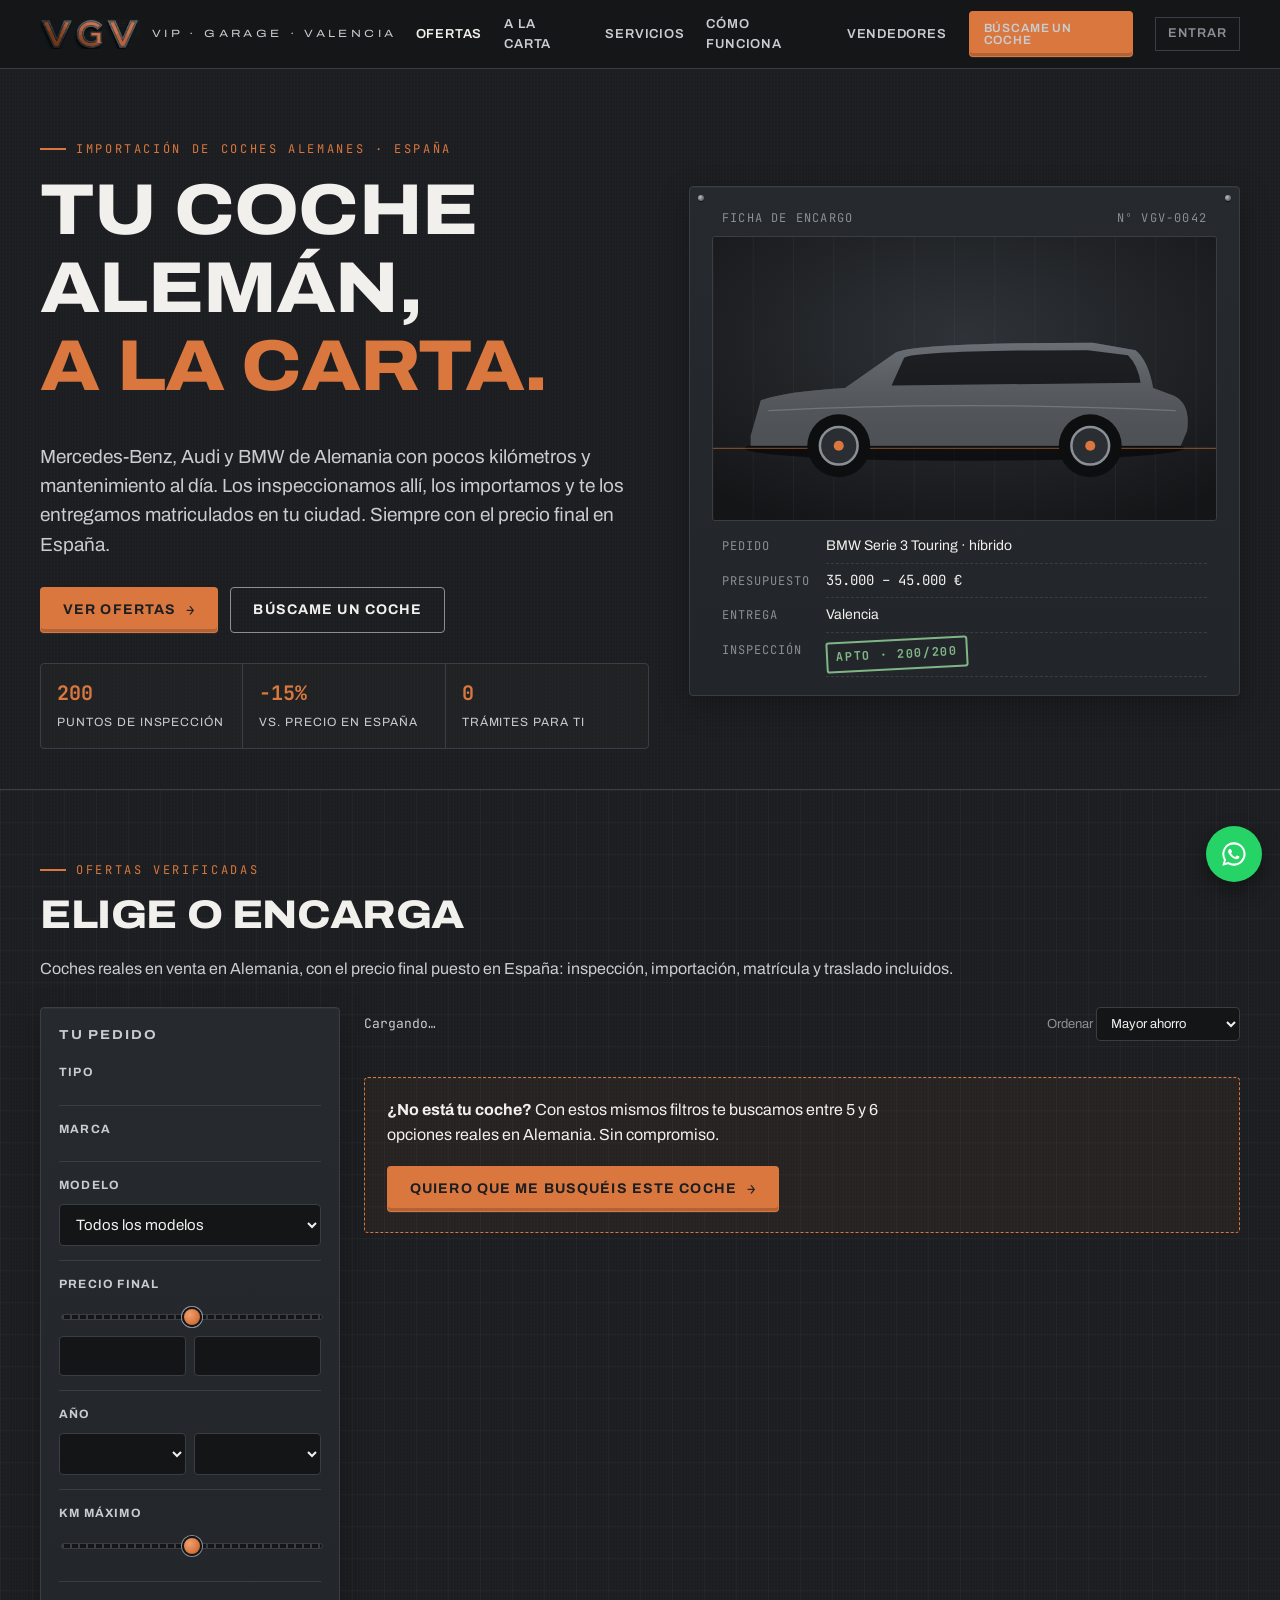
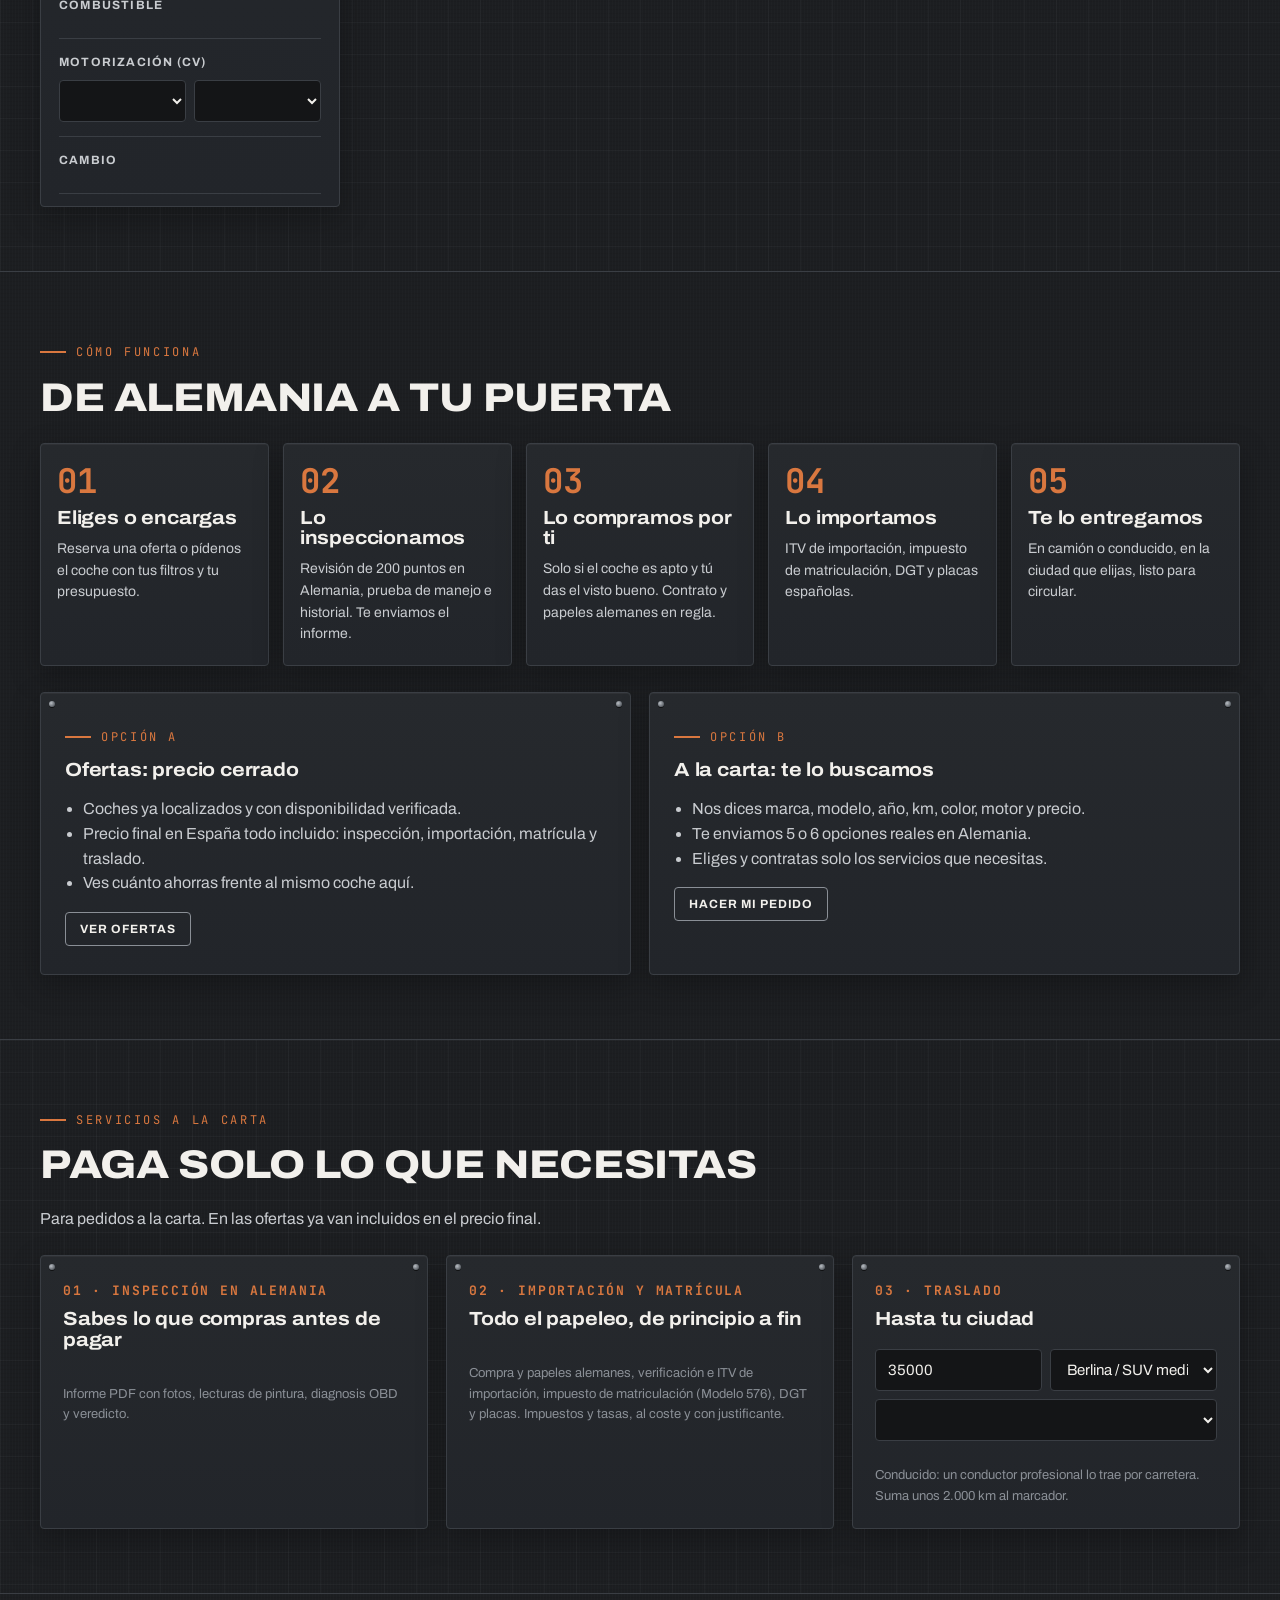
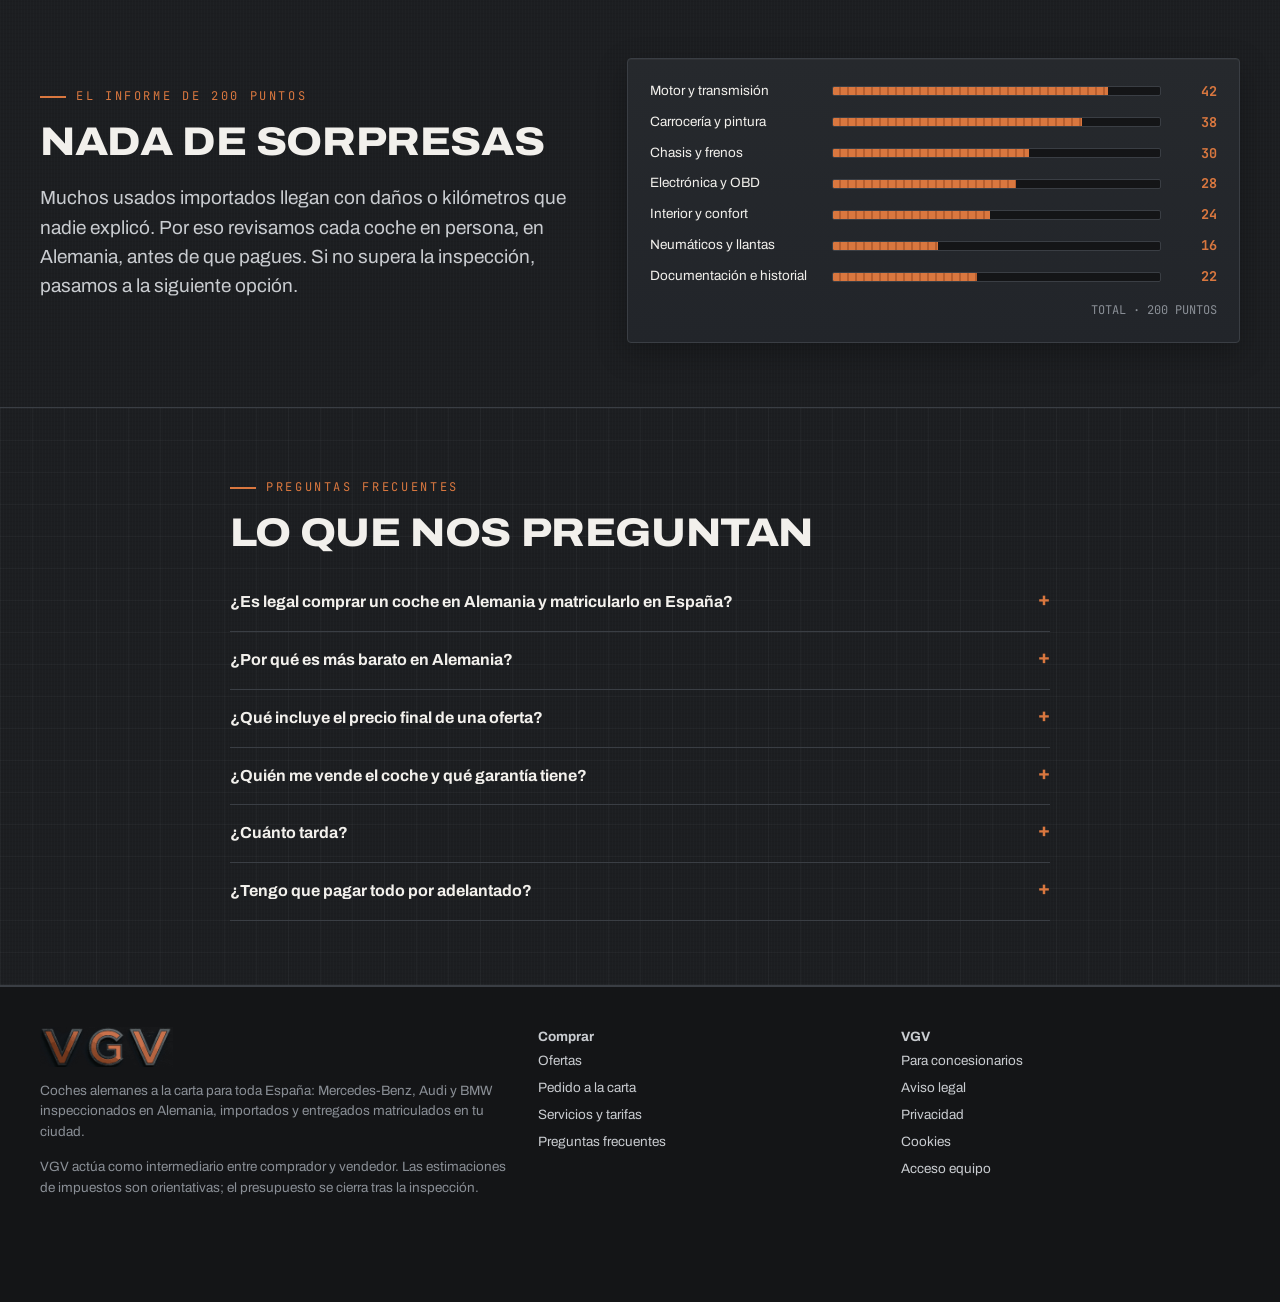
==== commit 799fae56: "Nuevo nombre: VGV · Vip Garage Valencia (logo VGV)" ====
--- a/index.html
+++ b/index.html
@@ -3,9 +3,9 @@
 <head>
 <meta charset="utf-8">
 <meta name="viewport" content="width=device-width, initial-scale=1">
-<title>VCV · Vip Cars Valencia — Coches alemanes a la carta</title>
+<title>VGV · Vip Garage Valencia — Coches alemanes a la carta</title>
 <meta name="description" content="Mercedes-Benz, Audi y BMW de Alemania, inspeccionados en 200 puntos, importados y entregados matriculados en tu ciudad. Precio final en España y ahorro a la vista.">
-<meta property="og:title" content="VCV · Coches alemanes a la carta">
+<meta property="og:title" content="VGV · Coches alemanes a la carta">
 <meta property="og:description" content="Ofertas reales de Alemania con precio final en España, o te buscamos el coche que quieres.">
 <meta name="theme-color" content="#1C1E21">
 <link rel="icon" href="favicon.svg" type="image/svg+xml">
@@ -33,7 +33,7 @@
         </div>
       </div>
       <div class="plate rivets order-sheet" aria-label="Ejemplo de ficha de encargo">
-        <div class="sheet-head"><span>FICHA DE ENCARGO</span><span>Nº VCV-0042</span></div>
+        <div class="sheet-head"><span>FICHA DE ENCARGO</span><span>Nº VGV-0042</span></div>
         <div id="hero-art" style="border:1px solid var(--line);border-radius:3px;overflow:hidden"></div>
         <dl>
           <dt>Pedido</dt><dd>BMW Serie 3 Touring · híbrido</dd>
@@ -189,7 +189,7 @@
       <details><summary>¿Es legal comprar un coche en Alemania y matricularlo en España?</summary><p>Sí. Es una compra dentro de la Unión Europea: no hay aduana ni aranceles. Hay que pasar la ITV de importación, pagar el impuesto de matriculación y tramitar la matrícula en la DGT. De eso nos encargamos nosotros.</p></details>
       <details><summary>¿Por qué es más barato en Alemania?</summary><p>Alemania tiene el mayor mercado de coches de ocasión de Europa y mucha rotación de coches de empresa, leasing y renting con pocos años y mantenimiento en concesionario oficial.</p></details>
       <details><summary>¿Qué incluye el precio final de una oferta?</summary><p>El precio del vendedor, nuestro honorario, la inspección, la gestión de importación y matrícula, el traslado en camión y la estimación del impuesto de matriculación. El impuesto exacto lo fija Hacienda con sus tablas; te damos el presupuesto cerrado tras la inspección.</p></details>
-      <details><summary>¿Quién me vende el coche y qué garantía tiene?</summary><p>El vendedor es el concesionario o particular alemán; VCV actúa como intermediario y gestor. Priorizamos concesionarios, que en Alemania deben dar garantía legal. Te informamos de la garantía de cada coche antes de comprar.</p></details>
+      <details><summary>¿Quién me vende el coche y qué garantía tiene?</summary><p>El vendedor es el concesionario o particular alemán; VGV actúa como intermediario y gestor. Priorizamos concesionarios, que en Alemania deben dar garantía legal. Te informamos de la garantía de cada coche antes de comprar.</p></details>
       <details><summary>¿Cuánto tarda?</summary><p>Lo habitual son entre 3 y 6 semanas desde la reserva hasta la entrega, según la inspección, el transporte y las citas de ITV y DGT.</p></details>
       <details><summary>¿Tengo que pagar todo por adelantado?</summary><p>No. Reservas con una señal; el coche solo se paga cuando ha superado la inspección y tú das el visto bueno.</p></details>
     </div>
